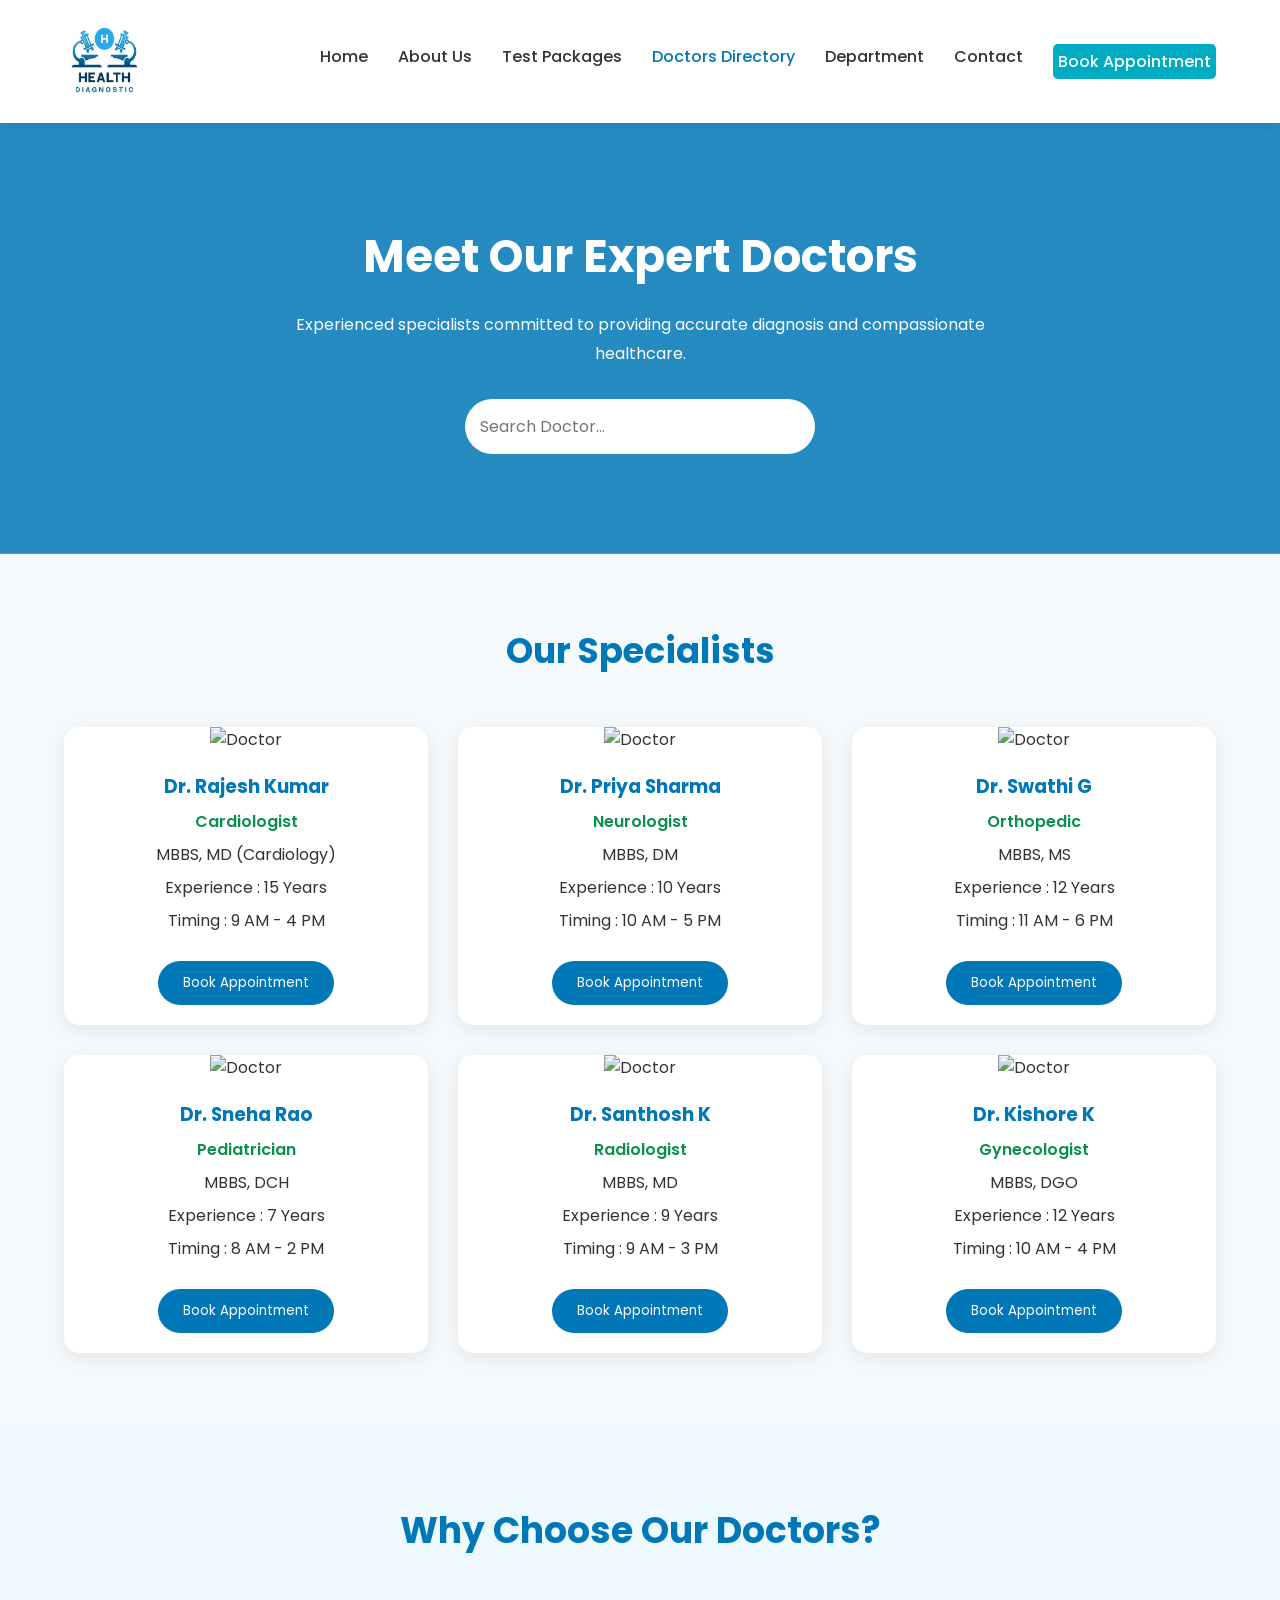
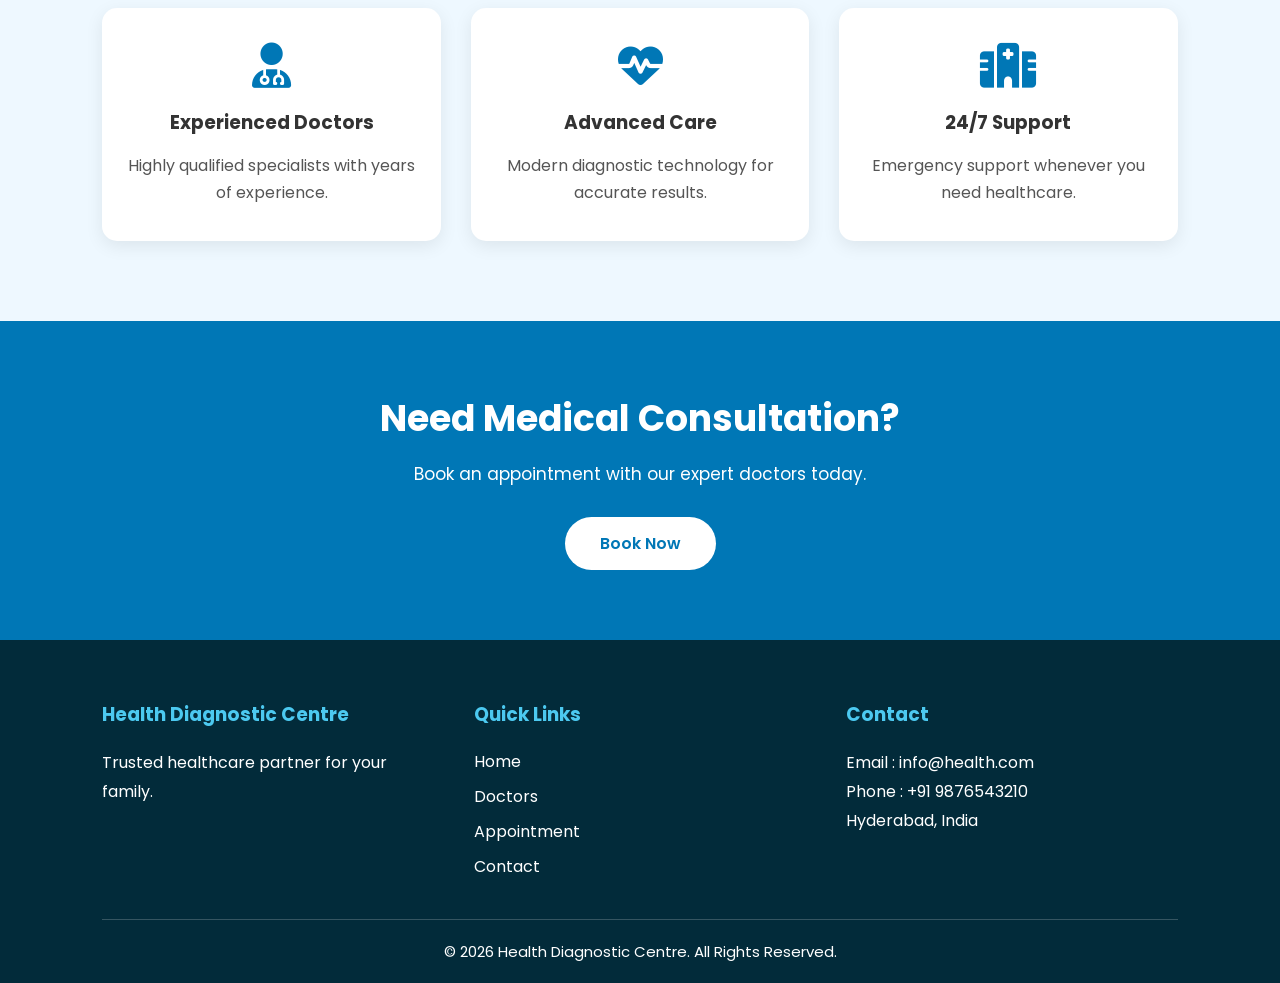
==== doctors.html @ 44cac5ae "doctors" ====
<!DOCTYPE html>
<html lang="en">

<head>
    <meta charset="UTF-8">
    <meta name="viewport" content="width=device-width, initial-scale=1.0">
    <title>Doctors Directory | Health Diagnostic Centre</title>

    <!-- CSS -->
    <link rel="stylesheet" href="doctors.css">

    <!-- Font Awesome -->
    <link rel="stylesheet"
        href="https://cdnjs.cloudflare.com/ajax/libs/font-awesome/6.6.0/css/all.min.css">
</head>

<body>

    <!-- ================= NAVIGATION START ================= -->

    <header>

        <nav class="navbar">

           <a href="index.html" class="logo">
               
                <div>
                    <img src="logoD.png" class="img">
                    <h2></h2>
                    <span></span>
                </div>
            </a>

            <ul class="nav-links" id="navLinks">

                <li><a href="index.html">Home</a></li>

                <li><a href="aboutus.html">About Us</a></li>

                <li><a href="packages.html">Test Packages</a></li>

                <li><a href="doctors.html" class="active">Doctors Directory</a></li>

                <li><a href="department.html">Department</a></li>

                <li><a href="contact.html">Contact</a></li>

                 <li>
                    <a href="appointment.html" class="appointment-btn">
                       Book Appointment
                    </a>
                </li>

            

            </ul>

            <div class="hamburger" id="hamburger">

                <span></span>
                <span></span>
                <span></span>

            </div>

        </nav>

    </header>

    <!-- ================= NAVIGATION END ================= -->


    <!-- ================= HERO SECTION ================= -->

    <section class="hero">

        <div class="hero-content">

            <h1>Meet Our Expert Doctors</h1>

            <p>
                Experienced specialists committed to providing
                accurate diagnosis and compassionate healthcare.
            </p>

            <input type="text" placeholder="Search Doctor...">

        </div>

    </section>

    <!-- ================= HERO END ================= -->


    <!-- ================= DOCTORS SECTION ================= -->

    <section class="doctor-section">

        <h2>Our Specialists</h2>

        <div class="doctor-container">

            <!-- Doctor 1 -->

            <div class="doctor-card">

                <img src="https://images.unsplash.com/photo-1612349317150-e413f6a5b16d?w=500"
                    alt="Doctor">

                <h3>Dr. Rajesh Kumar</h3>

                <p class="specialization">
                    Cardiologist
                </p>

                <p>
                    MBBS, MD (Cardiology)
                </p>

                <p>
                    Experience : 15 Years
                </p>

                <p>
                    Timing : 9 AM - 4 PM
                </p>

                <button class="book-btn">
                    Book Appointment
                </button>

            </div>


            <!-- Doctor 2 -->

            <div class="doctor-card">

                <img src="https://images.unsplash.com/photo-1559839734-2b71ea197ec2?w=500"
                    alt="Doctor">

                <h3>Dr. Priya Sharma</h3>

                <p class="specialization">
                    Neurologist
                </p>

                <p>
                    MBBS, DM
                </p>

                <p>
                    Experience : 10 Years
                </p>

                <p>
                    Timing : 10 AM - 5 PM
                </p>

                <button class="book-btn">
                    Book Appointment
                </button>

            </div>


            <!-- Doctor 3 -->

            <div class="doctor-card">

                <img src="https://images.unsplash.com/photo-1594824476967-48c8b964273f?w=500"
                    alt="Doctor">

                <h3>Dr. Swathi G</h3>

                <p class="specialization">
                    Orthopedic
                </p>

                <p>
                    MBBS, MS
                </p>

                <p>
                    Experience : 12 Years
                </p>

                <p>
                    Timing : 11 AM - 6 PM
                </p>

                <button class="book-btn">
                    Book Appointment
                </button>

            </div>


            <!-- Doctor 4 -->

            <div class="doctor-card">

                <img src="https://images.unsplash.com/photo-1651008376811-b90baee60c1f?w=500"
                    alt="Doctor">

                <h3>Dr. Sneha Rao</h3>

                <p class="specialization">
                    Pediatrician
                </p>

                <p>
                    MBBS, DCH
                </p>

                <p>
                    Experience : 7 Years
                </p>

                <p>
                    Timing : 8 AM - 2 PM
                </p>

                <button class="book-btn">
                    Book Appointment
                </button>

            </div>


            <!-- Doctor 5 -->

            <div class="doctor-card">

                <img src="https://images.unsplash.com/photo-1622253692010-333f2da6031d?w=500"
                    alt="Doctor">

                <h3>Dr. Santhosh K</h3>

                <p class="specialization">
                    Radiologist
                </p>

                <p>
                    MBBS, MD
                </p>

                <p>
                    Experience : 9 Years
                </p>

                <p>
                    Timing : 9 AM - 3 PM
                </p>

                <button class="book-btn">
                    Book Appointment
                </button>

            </div>


            <!-- Doctor 6 -->

            <div class="doctor-card">

                <img src="https://images.unsplash.com/photo-1612531386530-97286d97c2d2?w=500"
                    alt="Doctor">

                <h3>Dr. Kishore K</h3>

                <p class="specialization">
                    Gynecologist
                </p>

                <p>
                    MBBS, DGO
                </p>

                <p>
                    Experience : 12 Years
                </p>

                <p>
                    Timing : 10 AM - 4 PM
                </p>

                <button class="book-btn">
                    Book Appointment
                </button>

            </div>

        </div>

    </section>

    <!-- ================= WHY CHOOSE US ================= -->

    <section class="why-us">

        <h2>Why Choose Our Doctors?</h2>

        <div class="features">

            <div class="feature-box">

                <i class="fa-solid fa-user-doctor"></i>

                <h3>Experienced Doctors</h3>

                <p>
                    Highly qualified specialists with years of experience.
                </p>

            </div>

            <div class="feature-box">

                <i class="fa-solid fa-heart-pulse"></i>

                <h3>Advanced Care</h3>

                <p>
                    Modern diagnostic technology for accurate results.
                </p>

            </div>

            <div class="feature-box">

                <i class="fa-solid fa-hospital"></i>

                <h3>24/7 Support</h3>

                <p>
                    Emergency support whenever you need healthcare.
                </p>

            </div>

        </div>

    </section>


    <!-- ================= CTA ================= -->

    <section class="cta">

        <h2>Need Medical Consultation?</h2>

        <p>Book an appointment with our expert doctors today.</p>

        <a href="#">Book Now</a>

    </section>


    <!-- ================= FOOTER ================= -->

    <footer>

        <div class="footer-content">

            <div>

                <h3>Health Diagnostic Centre</h3>

                <p>
                    Trusted healthcare partner for your family.
                </p>

            </div>

            <div>

                <h3>Quick Links</h3>

                <a href="index.html">Home</a>
                <a href="doctors.html">Doctors</a>
                <a href="appointment.html">Appointment</a>
                <a href="contact.html">Contact</a>

            </div>

            <div>

                <h3>Contact</h3>

                <p>Email : info@health.com</p>

                <p>Phone : +91 9876543210</p>

                <p>Hyderabad, India</p>

            </div>

        </div>

        <p class="copyright">

            © 2026 Health Diagnostic Centre. All Rights Reserved.

        </p>

    </footer>

    <!-- JavaScript -->

    <script src="doctors.js"></script>

</body>

</html>
---- doctors.css ----
/* ===========================
   GOOGLE FONT
=========================== */

@import url('https://fonts.googleapis.com/css2?family=Poppins:wght@300;400;500;600;700&display=swap');

/* ===========================
   RESET
=========================== */

*{
    margin:0;
    padding:0;
    box-sizing:border-box;
    font-family:'Poppins',sans-serif;
}

html{
    scroll-behavior:smooth;
}

body{
    background:#f5f9fc;
    color:#333;
}

/* ===========================
   NAVIGATION
=========================== */

header{
    width:100%;
    background:#ffffff;
    position:sticky;
    top:0;
    z-index:1000;
    box-shadow:0 2px 10px rgba(0,0,0,.08);
}

.navbar{
    width:90%;
    max-width:1300px;
    margin:auto;
    display:flex;
    justify-content:space-between;
    align-items:center;
    padding:18px 0;
}

.logo{
    display:flex;
    align-items:center;
    gap:12px;

}
.img {
      height: 80px;
    width: 80px;
}


.logo i{
    font-size:28px;
}

.nav-links{
    display:flex;
    list-style:none;
    gap:30px;
}

.nav-links li a{
    text-decoration:none;
    color:#333;
    font-weight:500;
    transition:.3s;
}

.nav-links li a:hover{
    color:#0077b6;
}

.appointment-btn{
    display: inline-block;
    background:#00acc1;
    color:#fff !important;
    padding:5px 5px;
    border-radius:5px;
    transition:.4s;
    font-weight: bold;
}

.appointment-btn:hover{
    background:#084a8b;
    transform: translateY(-3px);
}

.active{
    color:#0077b6 !important;
}

.hamburger{
    display:none;
    cursor:pointer;
}

.hamburger span{
    display:block;
    width:28px;
    height:3px;
    background:#0077b6;
    margin:5px;
    border-radius:5px;
    transition:.3s;
}

/* ===========================
   HERO
=========================== */

.hero{
    background:linear-gradient(rgba(0,119,182,.85),
    rgba(0,119,182,.85)),
    url("https://images.unsplash.com/photo-1576091160399-112ba8d25d1f?w=1600");
    background-size:cover;
    background-position:center;
    color:#fff;
    text-align:center;
    padding:100px 20px;
}

.hero h1{
    font-size:45px;
    margin-bottom:20px;
}

.hero p{
    max-width:700px;
    margin:auto;
    line-height:1.8;
    margin-bottom:30px;
}

.hero input{
    width:350px;
    max-width:90%;
    padding:15px;
    border:none;
    outline:none;
    border-radius:40px;
    font-size:16px;
}

/* ===========================
   DOCTORS
=========================== */

.doctor-section{
    width:90%;
    max-width:1300px;
    margin:70px auto;
}

.doctor-section h2{
    text-align:center;
    font-size:35px;
    color:#0077b6;
    margin-bottom:50px;
}

.doctor-container{
    display:grid;
    grid-template-columns:repeat(auto-fit,minmax(300px,1fr));
    gap:30px;
}

.doctor-card{
    background:#fff;
    border-radius:15px;
    overflow:hidden;
    text-align:center;
    box-shadow:0 5px 20px rgba(0,0,0,.08);
    transition:.4s;
}

.doctor-card:hover{
    transform:translateY(-10px);
}

.doctor-card img{
    width:100%;
    height:370px;
    object-fit:cover;
}

.doctor-card h3{
    margin-top:20px;
    color:#0077b6;
}

.specialization{
    font-weight:600;
    color:#0b8f4d;
    margin:10px 0;
}

.doctor-card p{
    margin:8px;
}

.doctor-card button{
    margin:20px 0;
    padding:12px 25px;
    border:none;
    background:#0077b6;
    color:#fff;
    border-radius:30px;
    cursor:pointer;
    transition:.3s;
}

.doctor-card button:hover{
    background:#023e8a;
}
/* ===========================
   WHY CHOOSE US
=========================== */

.why-us{
    background:#eef8ff;
    padding:80px 8%;
    text-align:center;
}

.why-us h2{
    font-size:36px;
    color:#0077b6;
    margin-bottom:50px;
}

.features{
    display:grid;
    grid-template-columns:repeat(auto-fit,minmax(250px,1fr));
    gap:30px;
}

.feature-box{
    background:#ffffff;
    padding:35px 25px;
    border-radius:15px;
    box-shadow:0 5px 18px rgba(0,0,0,.08);
    transition:.3s;
}

.feature-box:hover{
    transform:translateY(-8px);
}

.feature-box i{
    font-size:45px;
    color:#0077b6;
    margin-bottom:20px;
}

.feature-box h3{
    margin-bottom:15px;
}

.feature-box p{
    color:#555;
    line-height:1.7;
}


/* ===========================
   CALL TO ACTION
=========================== */

.cta{
    background:#0077b6;
    color:#fff;
    text-align:center;
    padding:70px 20px;
}

.cta h2{
    font-size:36px;
    margin-bottom:15px;
}

.cta p{
    margin-bottom:30px;
    font-size:17px;
}

.cta a{
    display:inline-block;
    text-decoration:none;
    color:#0077b6;
    background:#fff;
    padding:14px 35px;
    border-radius:30px;
    font-weight:600;
    transition:.3s;
}

.cta a:hover{
    background:#023e8a;
    color:#fff;
}


/* ===========================
   FOOTER
=========================== */

footer{
    background:#022b3a;
    color:#fff;
    padding:60px 8% 20px;
}

.footer-content{
    display:grid;
    grid-template-columns:repeat(auto-fit,minmax(250px,1fr));
    gap:40px;
    margin-bottom:30px;
}

.footer-content h3{
    margin-bottom:20px;
    color:#4cc9f0;
}

.footer-content p{
    line-height:1.8;
}

.footer-content a{
    display:block;
    color:#fff;
    text-decoration:none;
    margin-bottom:10px;
    transition:.3s;
}

.footer-content a:hover{
    color:#4cc9f0;
}

.copyright{
    text-align:center;
    border-top:1px solid rgba(255,255,255,.2);
    padding-top:20px;
    font-size:15px;
}


/* ===========================
   TABLET RESPONSIVE
=========================== */

@media(max-width:992px){

.hero h1{
    font-size:36px;
}

.hero p{
    font-size:15px;
}

.doctor-section h2,
.why-us h2,
.cta h2{
    font-size:30px;
}

}


/* ===========================
   MOBILE RESPONSIVE
=========================== */

@media(max-width:768px){

.navbar{
    width:92%;
    padding:16px 0;
}

.logo{
    font-size:20px;
}

.logo i{
    font-size:24px;
}

.hamburger{
    display:block;
}

.nav-links{
    position:absolute;
    top:100%;
    left:-100%;
    width:100%;
    background:#ffffff;
    flex-direction:column;
    text-align:center;
    padding:25px 0;
    gap:20px;
    transition:.4s;
    box-shadow:0 8px 20px rgba(0,0,0,.12);
}

.nav-links.active{
    left:0;
}

.hero{
    padding:70px 20px;
}

.hero h1{
    font-size:30px;
}

.hero p{
    font-size:15px;
}

.hero input{
    width:100%;
}

.doctor-section{
    margin:50px auto;
}

.doctor-section h2,
.why-us h2,
.cta h2{
    font-size:28px;
}

.doctor-card img{
    height:260px;
}

.footer-content{
    text-align:center;
}

}


/* ===========================
   SMALL MOBILE
=========================== */

@media(max-width:480px){

.hero h1{
    font-size:26px;
}

.hero p{
    font-size:14px;
}

.logo{
    font-size:18px;
}

.logo i{
    font-size:22px;
}

.doctor-card{
    margin:0 5px;
}

.doctor-card img{
    height:240px;
}

.cta h2{
    font-size:24px;
}

.cta p{
    font-size:15px;
}

.footer-content h3{
    font-size:20px;
}

.footer-content p,
.footer-content a{
    font-size:14px;
}

}
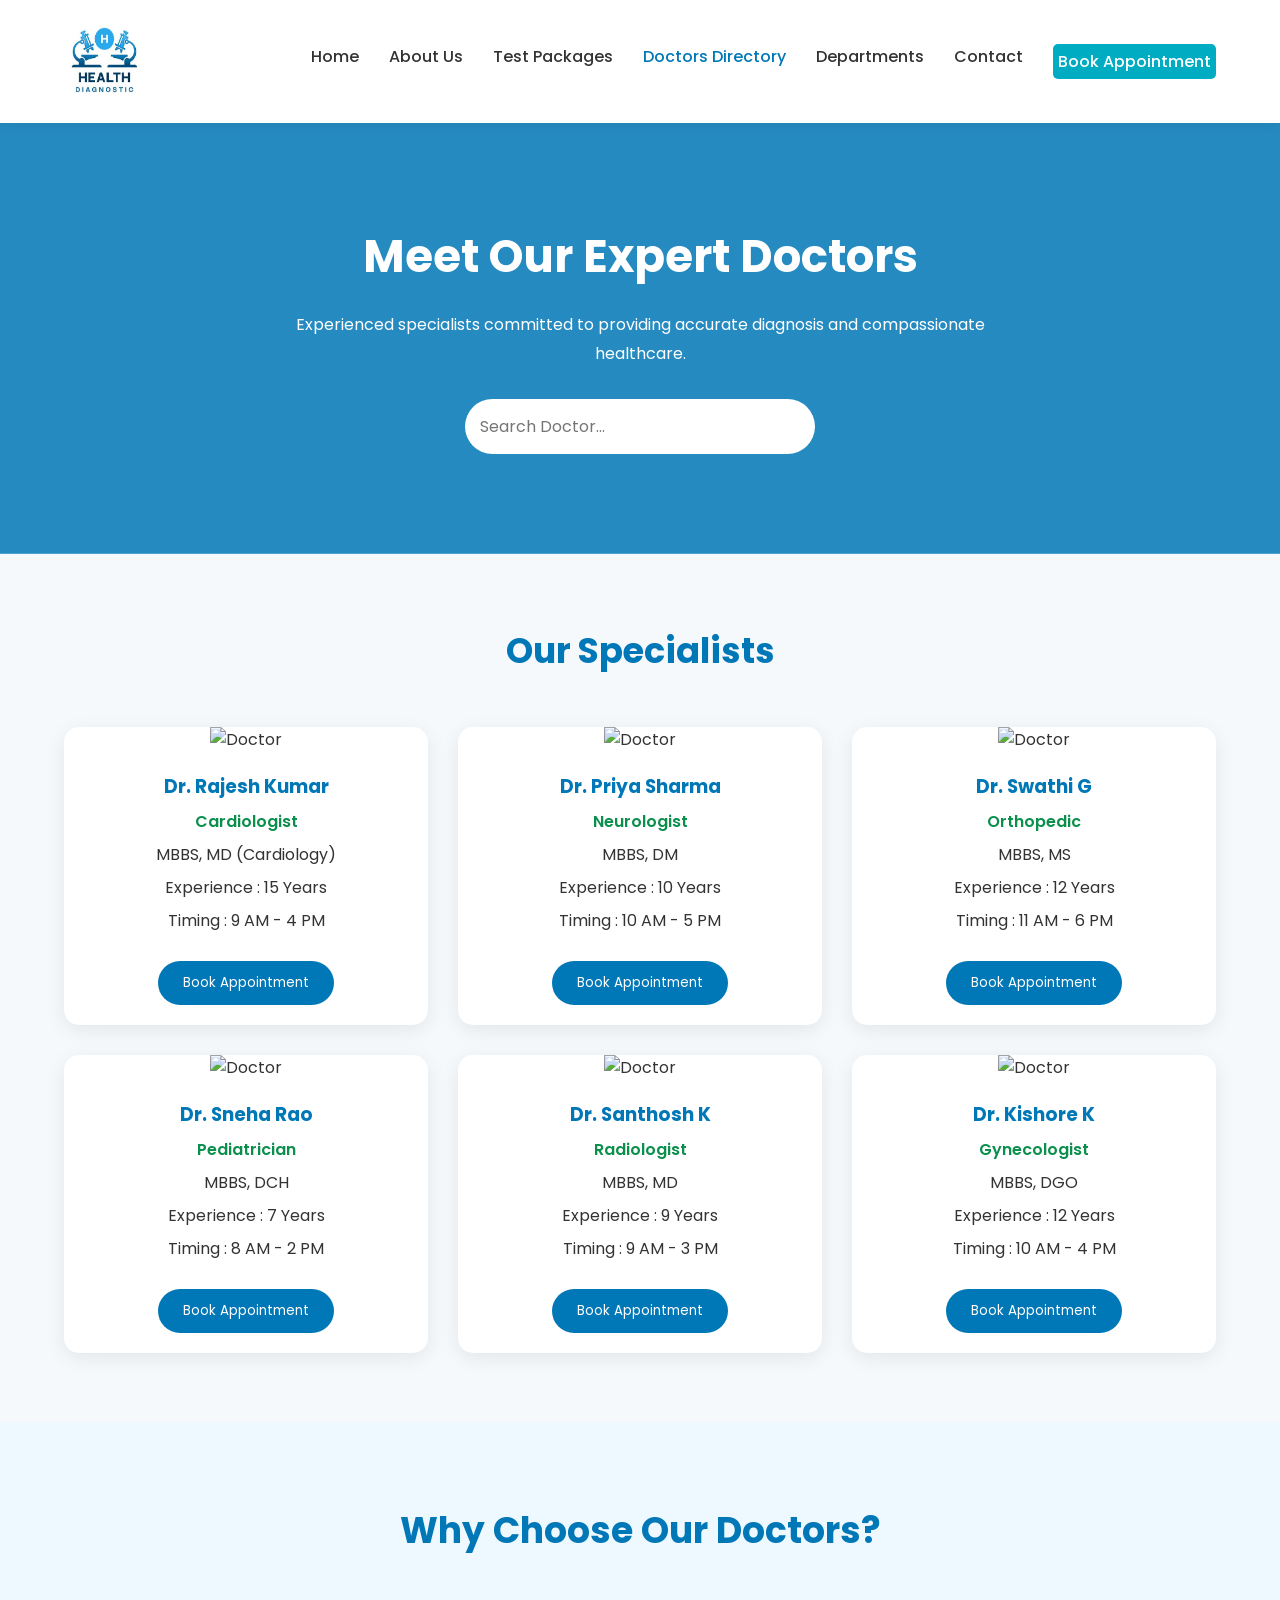
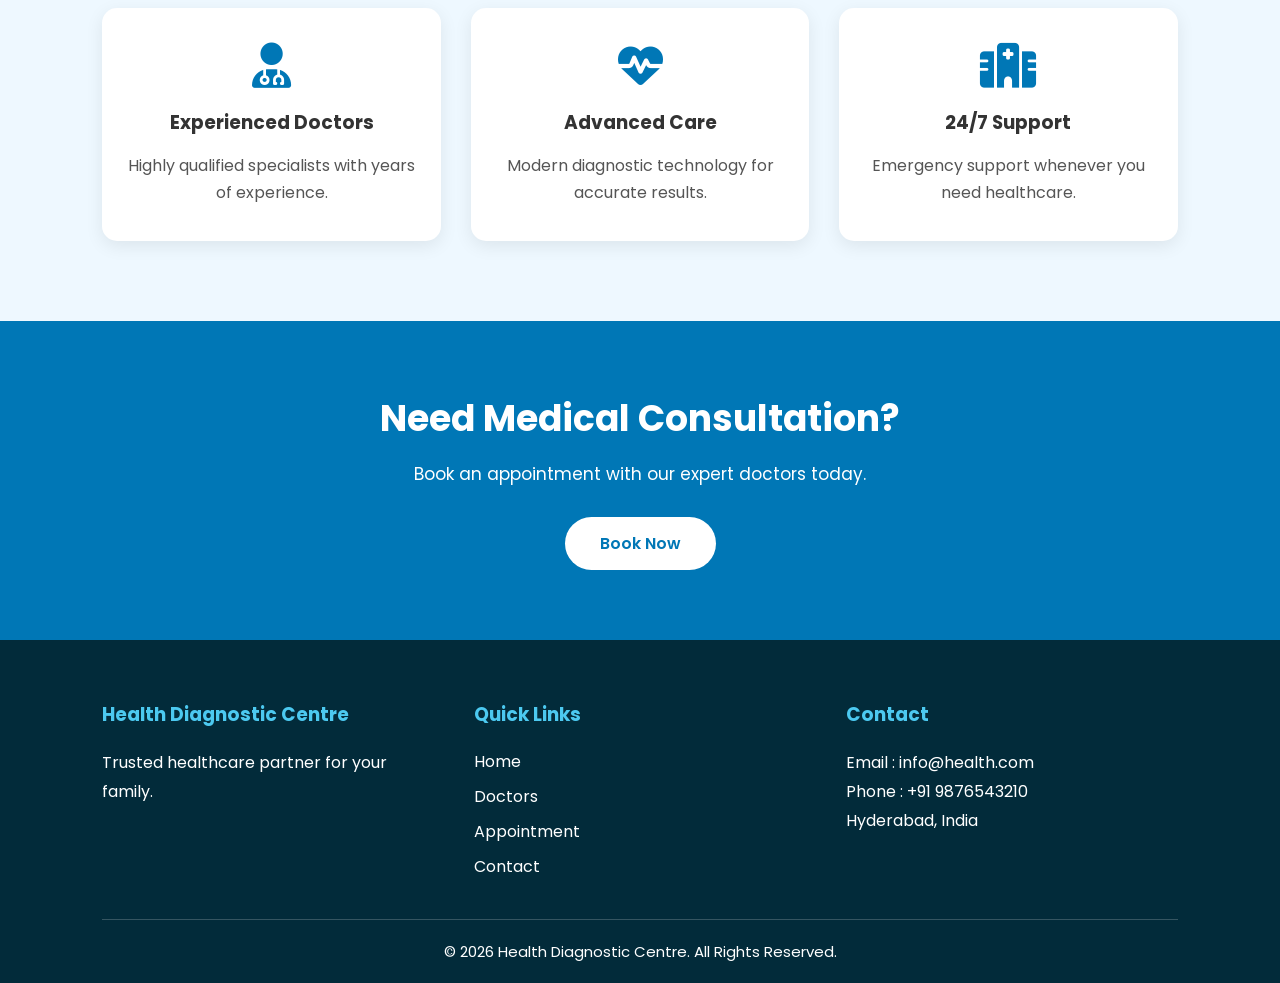
==== commit c6d073b5: "Update doctors.html" ====
--- a/doctors.html
+++ b/doctors.html
@@ -41,7 +41,7 @@
 
                 <li><a href="doctors.html" class="active">Doctors Directory</a></li>
 
-                <li><a href="department.html">Department</a></li>
+                <li><a href="departments.html">Departments</a></li>
 
                 <li><a href="contact.html">Contact</a></li>
 
@@ -412,4 +412,4 @@
 
 </body>
 
-</html>+</html>
